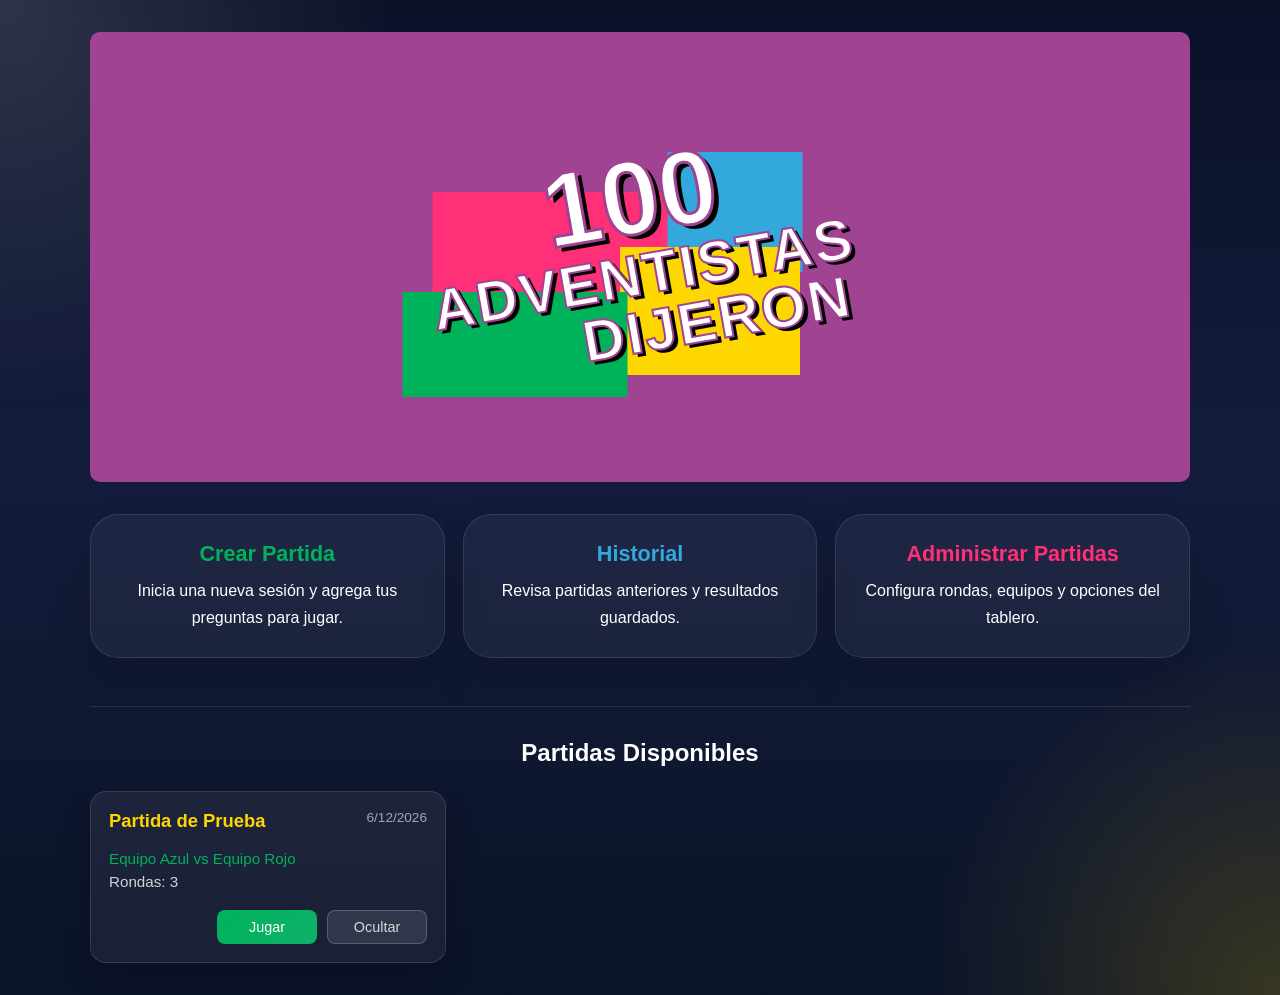
==== pages/game.html @ b942be67 "Add game functionality and styling for gameplay experience - Introduced new CSS file for game stylin" ====
<!DOCTYPE html>
<html lang="es">
<head>
    <meta charset="UTF-8">
    <meta name="viewport" content="width=device-width, initial-scale=1.0">
    <link rel="stylesheet" href="../css/resetAndConstants.css">
    <link rel="stylesheet" href="../css/game-new.css">
    <title>Juego - 100 Mexicanos Dijeron</title>
</head>
<body>
    <main class="game-page">
        <!-- Header con información del juego -->
        <header class="game-header">
            <div class="header-info">
                <h1 id="game-title">100 Mexicanos Dijeron</h1>
                <p id="round-info">Ronda 1 de 3</p>
            </div>
            <button class="btn-close" onclick="window.location.href='../index.html'">
                <span>✕</span>
            </button>
        </header>

        <!-- Contenedor principal del juego -->
        <div class="game-board">
            <!-- Panel izquierdo - Equipo 1 -->
            <div class="team-panel team-left">
                <div style="flex: 1; min-height: 220px;"></div>
                <div class="team-badge">
                    <span class="badge-score" id="team1-score">000</span>
                </div>
                <div class="team-info">
                    <h3 id="team1-name">Equipo Azul</h3>
                    <p class="total-score" id="team1-total">Total: 0</p>
                </div>
            </div>

            <!-- Área central del juego -->
            <div class="game-content">
                <!-- Decoración exterior con bolas (borde arcade) -->
                <div class="arcade-border">
                    <!-- Decoración lateral izquierda -->
                    <div class="side-decoration-left"></div>
                    <!-- Decoración lateral derecha -->
                    <div class="side-decoration-right"></div>

                    <!-- Contador superior en el tope -->
                    <div class="score-display arcade-top">
                        <span id="current-round-score">000</span>
                    </div>

                    <!-- Pregunta -->
                    <div class="question-area">
                        <h2 id="question-text">¿Pregunta 1?</h2>
                    </div>

                    <!-- Listado de respuestas - OCULTAS -->
                    <div class="answers-area arcade-board">
                        <div id="answers-container" class="answers-list arcade-grid">
                            <!-- Las 5 respuestas se renderizan aquí OCULTAS -->
                        </div>
                    </div>
                </div>

                <!-- Input oculto para respuestas (consola del jugador) -->
                <div class="player-console">
                    <input 
                        type="text" 
                        id="answer-input" 
                        class="answer-input-hidden" 
                        placeholder="Ingresa la respuesta (invisible)"
                        autocomplete="off"
                    >
                    <button id="submit-answer-btn" class="btn-submit-answer">Enviar</button>
                </div>

                <!-- Botones de control -->
                <div class="game-controls">
                    <button class="btn-action" id="btn-next-round" disabled>Siguiente Ronda</button>
                    <button class="btn-action secondary" id="btn-skip" disabled>Pasar Turno</button>
                </div>
            </div>

            <!-- Panel derecho - Equipo 2 -->
            <div class="team-panel team-right">
                <div style="flex: 1; min-height: 220px;"></div>
                <div class="team-badge">
                    <span class="badge-score" id="team2-score">000</span>
                </div>
                <div class="team-info">
                    <h3 id="team2-name">Equipo Rojo</h3>
                    <p class="total-score" id="team2-total">Total: 0</p>
                </div>
            </div>
        </div>

        <!-- Modal de fin de ronda -->
        <div id="round-end-modal" class="modal hidden">
            <div class="modal-content">
                <h2 id="modal-title">Fin de Ronda</h2>
                <p id="modal-message">El equipo ganó!</p>
                <button class="btn-primary" id="btn-continue-modal">Continuar</button>
            </div>
        </div>

        <!-- Modal de fin de juego -->
        <div id="game-end-modal" class="modal hidden">
            <div class="modal-content">
                <h2>¡Juego Finalizado!</h2>
                <div id="final-scores" class="final-scores">
                    <!-- Puntuaciones finales -->
                </div>
                <button class="btn-primary" id="btn-back-home">Volver al Home</button>
            </div>
        </div>
    </main>

    <script src="../js/storage.js"></script>
    <script src="../js/game.js"></script>
    <script src="../js/gamePlay.js"></script>
</body>
</html>
---- css/resetAndConstants.css ----
* {
    padding: 0;
    margin: 0;
    box-sizing: border-box;
    list-style: none;
    text-decoration: none;
}

:root {
    --blue-electric: #004BFF;
    --blue-marine-dark: #0A1128;
    --blue-soft: #33a8dc;
    --pink-power: #ff2f78;
    --yellow-bright: #ffd700;
    --green-bright: #00b25a;
    --red-carmine: #E60000;
    --white-pure: #FFFFFF;
    --gray-dark: #121827;
    --gray-soft: #2D334D;
    --purple-dark: #a04393;
    --font-family: 'Arial', sans-serif;
}

body {
    background-color: var(--purple-dark)
}
---- css/game-new.css ----
@import url('resetAndConstants.css');

/* ==================== GENERAL ==================== */
.game-page {
    display: flex;
    flex-direction: column;
    min-height: 100vh;
    background: radial-gradient(circle at top left, rgba(255, 0, 255, 0.4), transparent 30%),
        radial-gradient(circle at bottom right, rgba(138, 43, 226, 0.3), transparent 30%),
        linear-gradient(135deg, #8b00ff 0%, #ff00ff 25%, #9b00ff 50%, #ff1493 75%, #8b00ff 100%);
    color: var(--white-pure);
    font-family: var(--font-family);
}

/* ==================== HEADER ==================== */
.game-header {
    display: flex;
    justify-content: space-between;
    align-items: center;
    padding: 20px 30px;
    background: rgba(0, 0, 0, 0.4);
    border-bottom: 3px solid var(--pink-power);
    box-shadow: 0 4px 15px rgba(0, 0, 0, 0.5);
}

.header-info h1 {
    font-size: 24px;
    font-weight: 900;
    color: var(--yellow-bright);
    text-shadow: 3px 3px 0 rgba(0, 0, 0, 0.8);
    margin: 0;
    letter-spacing: 1px;
}

.header-info p {
    font-size: 14px;
    color: var(--gray-soft);
    margin: 5px 0 0 0;
}

.btn-close {
    background: var(--pink-power);
    border: 2px solid var(--pink-power);
    color: var(--white-pure);
    width: 40px;
    height: 40px;
    border-radius: 50%;
    font-size: 24px;
    font-weight: bold;
    cursor: pointer;
    transition: all 0.3s ease;
}

.btn-close:hover {
    background: var(--red-carmine);
    border-color: var(--red-carmine);
    transform: scale(1.1);
}

/* ==================== GAME BOARD ==================== */
.game-board {
    display: grid;
    grid-template-columns: 90px 1fr 90px;
    gap: 12px;
    flex: 1;
    padding: 10px;
    max-width: 100%;
    margin: 0 auto;
    width: 100%;
    align-items: start;
    position: relative;
    padding-top: 120px;
}

/* ==================== TEAM PANELS ==================== */
.team-panel {
    display: flex;
    flex-direction: column;
    align-items: center;
    gap: 8px;
    position: relative;
    padding: 0;
    justify-self: start;
}

.team-panel.team-left {
    border-left: none;
    padding-left: 0;
    margin-left: 0;
}

.team-panel.team-right {
    border-right: none;
    padding-right: 0;
    margin-right: 0;
}

.team-badge {
    width: 100px;
    height: 100px;
    background: radial-gradient(circle, #1e3a8f, #0d1f4a);
    border: 4px solid var(--yellow-bright);
    border-radius: 50%;
    display: flex;
    align-items: center;
    justify-content: center;
    box-shadow: 0 0 30px rgba(255, 215, 0, 0.6), inset 0 0 20px rgba(0, 0, 0, 0.9);
    position: relative;
    z-index: 3;
}

.badge-score {
    font-size: 22px;
    font-weight: 900;
    color: var(--yellow-bright);
    text-shadow: 2px 2px 3px rgba(0, 0, 0, 0.8);
    z-index: 1;
}

.badge-score {
    font-size: 32px;
    font-weight: 900;
    color: var(--yellow-bright);
    text-shadow: 2px 2px 4px rgba(0, 0, 0, 0.8);
    z-index: 1;
}

.team-info {
    text-align: center;
}

.team-info h3 {
    font-size: 13px;
    font-weight: 700;
    color: var(--green-bright);
    margin: 0;
    text-transform: uppercase;
    letter-spacing: 0.5px;
}

.total-score {
    font-size: 11px;
    color: var(--gray-soft);
    margin: 2px 0 0 0;
}

/* ==================== GAME CONTENT ==================== */
.game-content {
    display: flex;
    flex-direction: column;
    gap: 20px;
    background: transparent;
    border: none;
    padding: 0;
}

/* ==================== ARCADE BORDER ==================== */
.arcade-border {
    position: relative;
    background: linear-gradient(135deg, rgba(0, 0, 0, 0.95), rgba(0, 0, 0, 0.9));
    border: 8px solid #e60000;
    border-radius: 10px;
    padding: 12px 35px;
    box-shadow: 0 0 40px rgba(230, 0, 0, 0.5), inset 0 0 20px rgba(255, 215, 0, 0.05);
    display: flex;
    flex-direction: column;
    gap: 10px;
    margin: 0;
    min-height: 0;
}

/* Bolas doradas - Borde superior */
.arcade-border::before {
    content: '';
    position: absolute;
    top: -18px;
    left: -8px;
    right: -8px;
    height: 32px;
    background-image: repeating-radial-gradient(
        circle at 30px center,
        #ffed4e 0,
        #ffed4e 11px,
        #ffd700 11px,
        #ffd700 13px,
        transparent 13px,
        transparent 60px
    );
    background-size: 60px 100%;
    filter: drop-shadow(0 3px 6px rgba(0, 0, 0, 0.7));
    z-index: 5;
}

/* Bolas doradas - Borde inferior */
.arcade-border::after {
    content: '';
    position: absolute;
    bottom: -18px;
    left: -8px;
    right: -8px;
    height: 32px;
    background-image: repeating-radial-gradient(
        circle at 30px center,
        #ffed4e 0,
        #ffed4e 11px,
        #ffd700 11px,
        #ffd700 13px,
        transparent 13px,
        transparent 60px
    );
    background-size: 60px 100%;
    filter: drop-shadow(0 -3px 6px rgba(0, 0, 0, 0.7));
    z-index: 5;
}

/* Círculos en borde izquierdo */
.arcade-border .side-decoration-left {
    position: absolute;
    left: -30px;
    top: -8px;
    bottom: -8px;
    width: 28px;
    background-image: repeating-radial-gradient(
        circle at center 30px,
        #ffed4e 0,
        #ffed4e 10px,
        #ffd700 10px,
        #ffd700 12px,
        transparent 12px,
        transparent 60px
    );
    background-size: 100% 60px;
    filter: drop-shadow(2px 0 4px rgba(0, 0, 0, 0.7));
    z-index: 4;
    pointer-events: none;
}

/* Círculos en borde derecho */
.arcade-border .side-decoration-right {
    position: absolute;
    right: -30px;
    top: -8px;
    bottom: -8px;
    width: 28px;
    background-image: repeating-radial-gradient(
        circle at center 30px,
        #ffed4e 0,
        #ffed4e 10px,
        #ffd700 10px,
        #ffd700 12px,
        transparent 12px,
        transparent 60px
    );
    background-size: 100% 60px;
    filter: drop-shadow(-2px 0 4px rgba(0, 0, 0, 0.7));
    z-index: 4;
    pointer-events: none;
}

/* Display del contador - Tope */
.score-display.arcade-top {
    position: absolute;
    top: -38px;
    left: 50%;
    transform: translateX(-50%);
    width: 200px;
    text-align: center;
    padding: 10px 14px;
    background: radial-gradient(circle at center, #1a4a8f, #0d2555);
    border: 3px solid var(--yellow-bright);
    border-radius: 16px;
    box-shadow: 0 0 35px rgba(255, 215, 0, 0.4), inset 0 0 15px rgba(255, 215, 0, 0.1);
    z-index: 12;
}

.score-display span {
    font-size: 42px;
    font-weight: 900;
    color: var(--yellow-bright);
    text-shadow: 3px 3px 0 rgba(0, 0, 0, 0.8);
    font-family: 'Courier New', monospace;
    letter-spacing: 2px;
    margin: 0;
}

/* Área de pregunta */
.question-area {
    text-align: center;
    padding: 10px;
    background: rgba(255, 255, 255, 0.03);
    border-radius: 4px;
    margin-top: 8px;
}

.question-area h2 {
    font-size: 20px;
    color: var(--white-pure);
    margin: 0;
    text-shadow: 2px 2px 3px rgba(0, 0, 0, 0.8);
}

/* ==================== TABLERO ARCADE CON LÍNEAS PUNTEADAS ==================== */
.answers-area.arcade-board {
    position: relative;
    background: #000;
    border: none;
    padding: 0;
    margin: 0;
    flex: 1;
}

.answers-list.arcade-grid {
    display: flex;
    flex-direction: column;
    gap: 0;
    padding: 18px 15px;
}

/* Items de respuesta - HORIZONTAL CON LÍNEAS PUNTEADAS */
.answer-item {
    display: flex;
    align-items: center;
    gap: 8px;
    padding: 8px 0;
    background: transparent;
    border: none;
    cursor: pointer;
    position: relative;
    min-height: 40px;
}

/* Número - Grande y amarillo */
.answer-number {
    font-size: 36px;
    font-weight: 900;
    color: var(--yellow-bright);
    min-width: 55px;
    text-shadow: 2px 2px 0 rgba(0, 0, 0, 0.9);
    font-family: 'Arial Black', sans-serif;
    flex-shrink: 0;
    margin-right: 4px;
}

/* Contenedor flex para nombre + puntos */
.answer-content {
    display: flex;
    align-items: center;
    gap: 0;
    flex: 1;
    min-width: 0;
}

/* Nombre de respuesta - Amarillo, visible */
.answer-text {
    color: var(--yellow-bright);
    font-size: 16px;
    font-weight: 600;
    white-space: nowrap;
    text-shadow: 1.5px 1.5px 0 rgba(0, 0, 0, 0.8);
    flex-shrink: 0;
    letter-spacing: 0.3px;
}

/* Líneas punteadas conectoras */
.answer-content::after {
    content: '';
    flex: 1;
    height: 2px;
    background-image: repeating-linear-gradient(
        to right,
        var(--yellow-bright),
        var(--yellow-bright) 2px,
        transparent 2px,
        transparent 4px
    );
    margin: 0 6px;
    min-width: 20px;
}

/* Puntos - Amarillo a la derecha */
.answer-points {
    font-size: 18px;
    font-weight: 900;
    color: var(--yellow-bright);
    text-shadow: 1.5px 1.5px 0 rgba(0, 0, 0, 0.8);
    min-width: 40px;
    text-align: right;
    font-family: 'Courier New', monospace;
    letter-spacing: 0.5px;
    white-space: nowrap;
    flex-shrink: 0;
}

/* Estados - Ningún cambio visual en correcto */
.answer-item.revealed {
    background: transparent;
}

.answer-item.revealed .answer-text,
.answer-item.revealed .answer-points {
    color: var(--yellow-bright);
}

/* Estados - Incorrecta con X roja */
.answer-item.incorrect {
    background: transparent;
}

.answer-item.incorrect .answer-text,
.answer-item.incorrect .answer-points {
    color: var(--yellow-bright);
}

.answer-item.incorrect::before {
    content: '✕';
    position: absolute;
    right: -50px;
    font-size: 44px;
    font-weight: bold;
    color: var(--red-carmine);
    text-shadow: 2px 2px 4px rgba(0, 0, 0, 0.8);
    animation: rotateIn 0.4s ease;
}

@keyframes rotateIn {
    0% { transform: rotateZ(-45deg); opacity: 0; }
    100% { transform: rotateZ(0deg); opacity: 1; }
}

/* ==================== CONSOLA DE JUGADOR ==================== */
.player-console {
    display: flex;
    gap: 10px;
}

.answer-input-hidden {
    flex: 1;
    padding: 12px 15px;
    background: rgba(0, 0, 0, 0.5);
    border: 2px solid var(--green-bright);
    border-radius: 6px;
    color: var(--white-pure);
    font-size: 14px;
    font-family: var(--font-family);
}

.answer-input-hidden:focus {
    outline: none;
    border-color: var(--yellow-bright);
    box-shadow: 0 0 10px rgba(255, 215, 0, 0.3);
}

.btn-submit-answer {
    padding: 12px 20px;
    background: linear-gradient(135deg, var(--green-bright), #00944f);
    border: 2px solid var(--green-bright);
    color: var(--white-pure);
    font-weight: 700;
    border-radius: 6px;
    cursor: pointer;
    transition: all 0.3s ease;
    font-size: 14px;
    text-transform: uppercase;
}

.btn-submit-answer:hover:not(:disabled) {
    background: linear-gradient(135deg, #00d470, var(--green-bright));
    box-shadow: 0 4px 15px rgba(0, 178, 94, 0.4);
    transform: translateY(-2px);
}

.btn-submit-answer:disabled {
    opacity: 0.5;
    cursor: not-allowed;
}

/* ==================== BOTONES DE CONTROL ==================== */
.game-controls {
    display: flex;
    gap: 15px;
    justify-content: center;
}

.btn-action {
    padding: 12px 25px;
    background: linear-gradient(135deg, var(--yellow-bright), #ffed4e);
    border: 2px solid var(--yellow-bright);
    color: #000;
    font-weight: 700;
    border-radius: 6px;
    cursor: pointer;
    transition: all 0.3s ease;
    font-size: 14px;
    text-transform: uppercase;
    letter-spacing: 0.5px;
}

.btn-action:hover:not(:disabled) {
    background: linear-gradient(135deg, #ffed4e, var(--yellow-bright));
    box-shadow: 0 4px 15px rgba(255, 215, 0, 0.4);
    transform: translateY(-2px);
}

.btn-action:disabled {
    opacity: 0.5;
    cursor: not-allowed;
}

.btn-action.secondary {
    background: rgba(255, 255, 255, 0.1);
    border-color: var(--pink-power);
    color: var(--white-pure);
}

.btn-action.secondary:hover:not(:disabled) {
    background: rgba(255, 47, 120, 0.2);
    box-shadow: 0 4px 15px rgba(255, 47, 120, 0.3);
}

/* ==================== MODALES ==================== */
.modal {
    position: fixed;
    top: 0;
    left: 0;
    width: 100%;
    height: 100%;
    background: rgba(0, 0, 0, 0.7);
    display: flex;
    align-items: center;
    justify-content: center;
    z-index: 1000;
}

.modal.hidden {
    display: none;
}

.modal-content {
    background: radial-gradient(circle at top left, rgba(20, 28, 60, 0.95), rgba(10, 16, 40, 0.95));
    border: 3px solid var(--pink-power);
    border-radius: 15px;
    padding: 40px;
    text-align: center;
    max-width: 500px;
    box-shadow: 0 0 40px rgba(255, 47, 120, 0.5);
}

.modal-content h2 {
    font-size: 32px;
    color: var(--yellow-bright);
    margin: 0 0 20px 0;
    text-shadow: 2px 2px 4px rgba(0, 0, 0, 0.8);
}

.final-scores {
    display: flex;
    flex-direction: column;
    gap: 15px;
    margin: 20px 0 30px 0;
}

.final-score-item {
    padding: 15px;
    background: rgba(0, 178, 94, 0.1);
    border: 2px solid var(--green-bright);
    border-radius: 8px;
    font-size: 18px;
    color: var(--green-bright);
    font-weight: 700;
}

.final-score-item.winner {
    background: rgba(255, 215, 0, 0.1);
    border-color: var(--yellow-bright);
    color: var(--yellow-bright);
    box-shadow: 0 0 20px rgba(255, 215, 0, 0.3);
}

.btn-primary {
    padding: 15px 35px;
    background: linear-gradient(135deg, var(--green-bright), #00944f);
    border: 2px solid var(--green-bright);
    color: var(--white-pure);
    font-weight: 700;
    border-radius: 8px;
    cursor: pointer;
    transition: all 0.3s ease;
    font-size: 16px;
    text-transform: uppercase;
}

.btn-primary:hover {
    background: linear-gradient(135deg, #00d470, var(--green-bright));
    box-shadow: 0 4px 20px rgba(0, 178, 94, 0.5);
    transform: translateY(-3px);
}

/* ==================== RESPONSIVE ==================== */
@media (max-width: 1200px) {
    .arcade-border {
        padding: 15px 40px;
        margin: 25px 5px;
    }

    .score-display.arcade-top {
        width: 220px;
        padding: 10px 12px;
    }

    .score-display span {
        font-size: 48px;
    }

    .answer-number {
        font-size: 42px;
        min-width: 65px;
    }

    .answer-text {
        font-size: 18px;
    }

    .answer-points {
        font-size: 20px;
        min-width: 45px;
    }

    .game-board {
        grid-template-columns: 85px 1fr 85px;
        gap: 15px;
        padding: 12px;
    }
}

@media (max-width: 1024px) {
    .arcade-border {
        padding: 12px 30px;
    }

    .score-display.arcade-top {
        width: 200px;
        font-size: 14px;
        top: -42px;
    }

    .score-display span {
        font-size: 42px;
    }

    .answer-number {
        font-size: 38px;
        min-width: 60px;
    }

    .answer-text {
        font-size: 17px;
    }

    .answer-points {
        font-size: 18px;
        min-width: 42px;
    }

    .team-badge {
        width: 110px;
        height: 110px;
        border: 4px solid var(--yellow-bright);
    }

    .badge-score {
        font-size: 28px;
    }
}

@media (max-width: 768px) {
    .game-board {
        grid-template-columns: 1fr;
        gap: 15px;
    }

    .team-panel {
        flex-direction: row;
        justify-content: space-around;
        align-items: center;
        padding: 12px;
        background: rgba(0, 0, 0, 0.3);
        border-radius: 8px;
        border: 2px solid var(--yellow-bright) !important;
        gap: 10px;
        order: 1;
    }

    .team-panel.team-left {
        order: 1;
    }

    .team-panel.team-right {
        order: 3;
    }

    .game-content {
        order: 2;
    }

    .arcade-border {
        padding: 10px 25px;
        margin: 20px 5px;
    }

    .answers-list.arcade-grid {
        padding: 20px 15px;
    }

    .arcade-border::before,
    .arcade-border::after {
        height: 32px;
    }

    .arcade-border .side-decoration-left,
    .arcade-border .side-decoration-right {
        display: none;
    }

    .answer-number {
        font-size: 32px;
        min-width: 50px;
        margin-right: 4px;
    }

    .answer-text {
        font-size: 16px;
    }

    .answer-points {
        font-size: 16px;
        min-width: 40px;
    }

    .team-badge {
        width: 95px;
        height: 95px;
        border: 4px solid var(--yellow-bright);
    }

    .badge-score {
        font-size: 24px;
    }

    .team-info h3 {
        font-size: 14px;
    }

    .total-score {
        font-size: 12px;
    }

    .score-display.arcade-top {
        width: 180px;
        padding: 8px 10px;
        top: -38px;
    }

    .score-display span {
        font-size: 36px;
    }
}

@media (max-width: 480px) {
    .game-header {
        padding: 10px 12px;
        flex-direction: column;
        gap: 6px;
    }

    .header-info h1 {
        font-size: 14px;
    }

    .game-board {
        padding: 10px 5px;
        gap: 10px;
    }

    .arcade-border {
        padding: 8px 15px;
        border: 8px solid #e60000;
        margin: 15px 2px;
        gap: 10px;
    }

    .arcade-border::before,
    .arcade-border::after {
        display: none;
    }

    .score-display.arcade-top {
        width: 150px;
        font-size: 28px;
        padding: 6px 8px;
        top: -32px;
    }

    .score-display span {
        font-size: 28px;
        letter-spacing: 1px;
    }

    .answers-list.arcade-grid {
        padding: 15px 10px;
        gap: 0;
    }

    .answer-number {
        font-size: 28px;
        min-width: 45px;
        margin-right: 3px;
    }

    .answer-text {
        font-size: 14px;
    }

    .answer-content::after {
        height: 2px;
        margin: 0 5px;
    }

    .answer-points {
        font-size: 14px;
        min-width: 35px;
    }

    .team-badge {
        width: 80px;
        height: 80px;
        border: 3px solid var(--yellow-bright);
    }

    .badge-score {
        font-size: 20px;
    }

    .team-panel {
        flex-direction: column !important;
        padding: 8px !important;
    }

    .team-info h3 {
        font-size: 12px;
    }

    .total-score {
        font-size: 10px;
        margin-top: 2px;
    }

    .question-area {
        padding: 12px;
    }

    .question-area h2 {
        font-size: 18px;
    }

    .modal-content {
        padding: 15px;
        margin: 10px;
    }

    .modal-content h2 {
        font-size: 20px;
    }

    .btn-action {
        padding: 10px 15px;
        font-size: 12px;
    }

    .player-console {
        flex-direction: column;
        gap: 8px;
    }

    .answer-input-hidden {
        padding: 10px 12px;
        font-size: 12px;
    }

    .btn-submit-answer {
        padding: 10px 15px;
        font-size: 12px;
    }
}
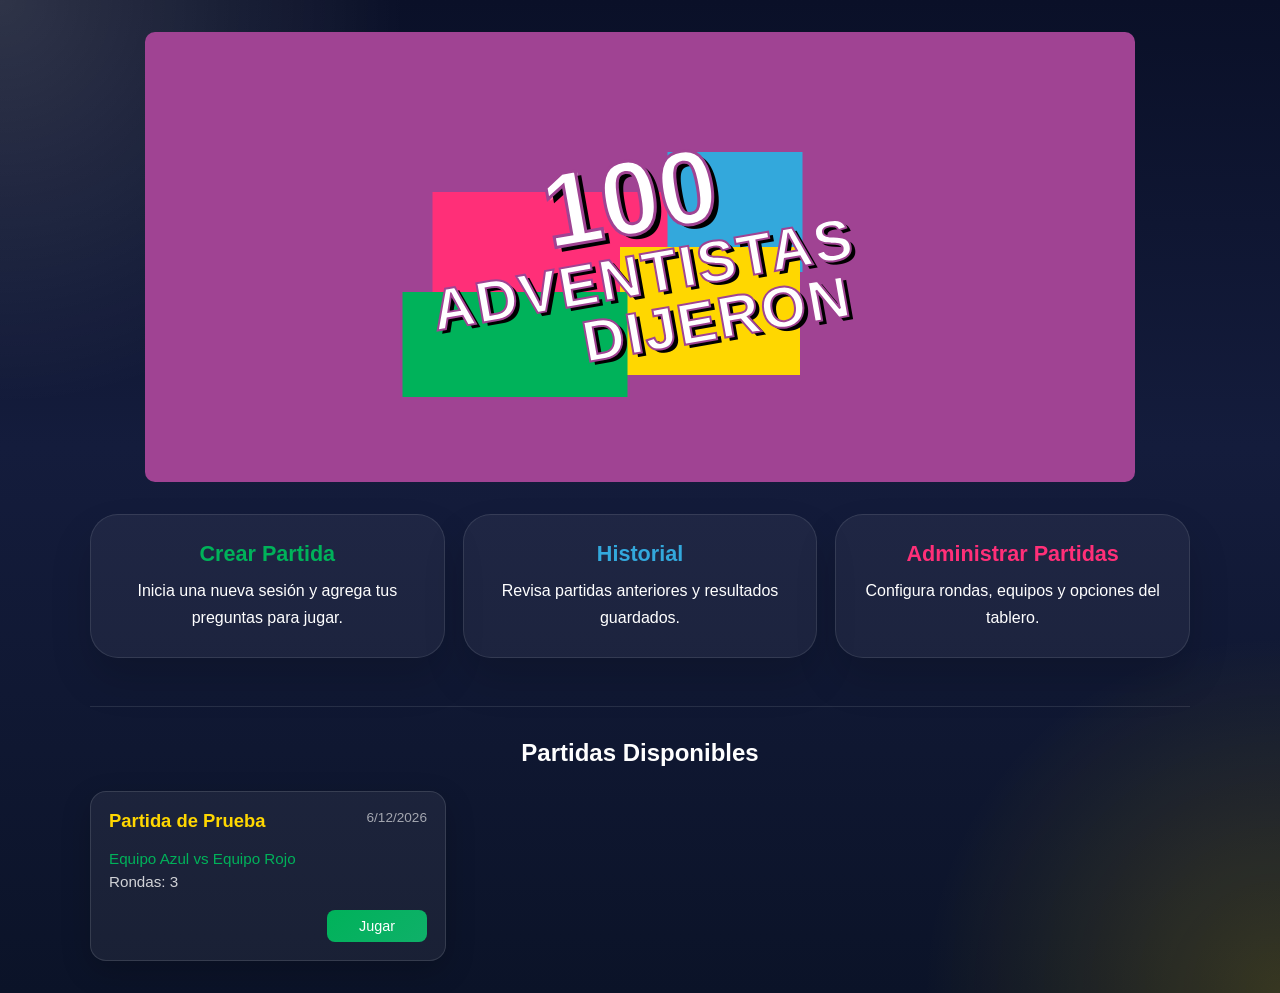
==== commit 7245f703: "Add game history feature: implement history page layout, style history entries, and add functionalit" ====
--- a/pages/game.html
+++ b/pages/game.html
@@ -9,22 +9,16 @@
 </head>
 <body>
     <main class="game-page">
-        <!-- Header con información del juego -->
-        <header class="game-header">
-            <div class="header-info">
-                <h1 id="game-title">100 Mexicanos Dijeron</h1>
-                <p id="round-info">Ronda 1 de 3</p>
-            </div>
-            <button class="btn-close" onclick="window.location.href='../index.html'">
-                <span>✕</span>
-            </button>
-        </header>
+        <!-- Botón de cerrar en la esquina -->
+        <button class="btn-close-corner" onclick="window.location.href='../index.html'">
+            <span>✕</span>
+        </button>
 
         <!-- Contenedor principal del juego -->
         <div class="game-board">
             <!-- Panel izquierdo - Equipo 1 -->
-            <div class="team-panel team-left">
-                <div style="flex: 1; min-height: 220px;"></div>
+            <div class="team-panel team-left" id="team-panel-0">
+                <div style="flex: 1; min-height: 124px;"></div>
                 <div class="team-badge">
                     <span class="badge-score" id="team1-score">000</span>
                 </div>
@@ -53,36 +47,43 @@
                         <h2 id="question-text">¿Pregunta 1?</h2>
                     </div>
 
+                    <div class="steal-banner" id="steal-banner" aria-live="polite">ROBO DE PUNTOS</div>
+
                     <!-- Listado de respuestas - OCULTAS -->
                     <div class="answers-area arcade-board">
+                        <div class="strike-overlay" id="strike-overlay" aria-live="polite">
+                            <div class="strike-burst" id="strike-burst">X</div>
+                        </div>
                         <div id="answers-container" class="answers-list arcade-grid">
                             <!-- Las 5 respuestas se renderizan aquí OCULTAS -->
                         </div>
                     </div>
                 </div>
 
-                <!-- Input oculto para respuestas (consola del jugador) -->
-                <div class="player-console">
-                    <input 
-                        type="text" 
-                        id="answer-input" 
-                        class="answer-input-hidden" 
-                        placeholder="Ingresa la respuesta (invisible)"
-                        autocomplete="off"
-                    >
-                    <button id="submit-answer-btn" class="btn-submit-answer">Enviar</button>
-                </div>
+                <div class="bottom-controls">
+                    <div class="input-shell">
+                        <input 
+                            type="text" 
+                            id="answer-input" 
+                            class="answer-input-hidden" 
+                            placeholder="Ingresa la respuesta"
+                            autocomplete="off"
+                        >
+                    </div>
 
-                <!-- Botones de control -->
-                <div class="game-controls">
-                    <button class="btn-action" id="btn-next-round" disabled>Siguiente Ronda</button>
-                    <button class="btn-action secondary" id="btn-skip" disabled>Pasar Turno</button>
+                    <div class="strike-count" id="strike-count" aria-live="polite">
+                        <span class="strike-mark" data-strike-index="1">X</span>
+                        <span class="strike-mark" data-strike-index="2">X</span>
+                        <span class="strike-mark" data-strike-index="3">X</span>
+                    </div>
+
+                    <button class="btn-pause" id="btn-pause">Pausar Partida</button>
                 </div>
             </div>
 
             <!-- Panel derecho - Equipo 2 -->
-            <div class="team-panel team-right">
-                <div style="flex: 1; min-height: 220px;"></div>
+            <div class="team-panel team-right" id="team-panel-1">
+                <div style="flex: 1; min-height: 124px;"></div>
                 <div class="team-badge">
                     <span class="badge-score" id="team2-score">000</span>
                 </div>
@@ -109,7 +110,29 @@
                 <div id="final-scores" class="final-scores">
                     <!-- Puntuaciones finales -->
                 </div>
-                <button class="btn-primary" id="btn-back-home">Volver al Home</button>
+                <div class="final-actions">
+                    <button class="btn-primary" id="btn-replay">Volver a Jugar</button>
+                    <button class="btn-modal-secondary" id="btn-back-home">Volver al inicio/menu</button>
+                </div>
+            </div>
+        </div>
+
+        <div id="pause-modal" class="modal hidden">
+            <div class="modal-content pause-modal-content">
+                <h2>Partida en Pausa</h2>
+                <p>La partida esta pausada. Presiona para continuar.</p>
+                <button class="btn-primary" id="btn-resume">Reanudar Partida</button>
+            </div>
+        </div>
+
+        <div id="start-team-modal" class="modal hidden">
+            <div class="modal-content start-team-modal-content">
+                <h2>¿Que equipo inicia?</h2>
+                <p>Selecciona el equipo que tendra el primer turno.</p>
+                <div class="start-team-actions">
+                    <button class="btn-primary" id="btn-start-team-0">Equipo 1</button>
+                    <button class="btn-modal-secondary" id="btn-start-team-1">Equipo 2</button>
+                </div>
             </div>
         </div>
     </main>
--- a/css/game-new.css
+++ b/css/game-new.css
@@ -1,60 +1,69 @@
 @import url('resetAndConstants.css');
+
+/* ==================== PAGE LEVEL ==================== */
+body {
+    height: 100vh;
+    overflow: hidden;
+}
+
+html {
+    height: 100vh;
+    overflow: hidden;
+}
 
 /* ==================== GENERAL ==================== */
 .game-page {
     display: flex;
     flex-direction: column;
-    min-height: 100vh;
+    height: 100vh;
+    overflow: hidden;
     background: radial-gradient(circle at top left, rgba(255, 0, 255, 0.4), transparent 30%),
         radial-gradient(circle at bottom right, rgba(138, 43, 226, 0.3), transparent 30%),
         linear-gradient(135deg, #8b00ff 0%, #ff00ff 25%, #9b00ff 50%, #ff1493 75%, #8b00ff 100%);
     color: var(--white-pure);
     font-family: var(--font-family);
-}
-
-/* ==================== HEADER ==================== */
+    position: relative;
+}
+
+/* ==================== HEADER - REMOVED ==================== */
 .game-header {
-    display: flex;
-    justify-content: space-between;
-    align-items: center;
-    padding: 20px 30px;
-    background: rgba(0, 0, 0, 0.4);
-    border-bottom: 3px solid var(--pink-power);
-    box-shadow: 0 4px 15px rgba(0, 0, 0, 0.5);
-}
-
-.header-info h1 {
-    font-size: 24px;
-    font-weight: 900;
-    color: var(--yellow-bright);
-    text-shadow: 3px 3px 0 rgba(0, 0, 0, 0.8);
-    margin: 0;
-    letter-spacing: 1px;
-}
-
-.header-info p {
-    font-size: 14px;
-    color: var(--gray-soft);
-    margin: 5px 0 0 0;
-}
-
-.btn-close {
-    background: var(--pink-power);
-    border: 2px solid var(--pink-power);
+    display: none;
+}
+
+.header-info {
+    display: none;
+}
+
+/* ==================== CLOSE BUTTON IN CORNER ==================== */
+.btn-close-corner {
+    position: fixed;
+    top: 12px;
+    right: 12px;
+    background: var(--red-carmine);
+    border: 2px solid var(--yellow-bright);
     color: var(--white-pure);
-    width: 40px;
-    height: 40px;
+    width: 36px;
+    height: 36px;
     border-radius: 50%;
     font-size: 24px;
     font-weight: bold;
     cursor: pointer;
     transition: all 0.3s ease;
-}
-
-.btn-close:hover {
-    background: var(--red-carmine);
-    border-color: var(--red-carmine);
-    transform: scale(1.1);
+    z-index: 1000;
+    display: flex;
+    align-items: center;
+    justify-content: center;
+    padding: 0;
+}
+
+.btn-close-corner:hover {
+    background: var(--yellow-bright);
+    color: var(--red-carmine);
+    transform: scale(1.15);
+}
+
+.btn-close {
+    display: none;
 }
 
 /* ==================== GAME BOARD ==================== */
@@ -63,13 +72,15 @@
     grid-template-columns: 90px 1fr 90px;
     gap: 12px;
     flex: 1;
-    padding: 10px;
-    max-width: 100%;
+    padding: 8px;
+    max-width: 80%;
     margin: 0 auto;
-    width: 100%;
-    align-items: start;
+    width: 80%;
+    align-items: center;
     position: relative;
-    padding-top: 120px;
+    padding-top: 56px;
+    padding-bottom: 26px;
+    overflow: visible;
 }
 
 /* ==================== TEAM PANELS ==================== */
@@ -81,6 +92,7 @@
     position: relative;
     padding: 0;
     justify-self: start;
+    overflow: visible;
 }
 
 .team-panel.team-left {
@@ -93,6 +105,34 @@
     border-right: none;
     padding-right: 0;
     margin-right: 0;
+}
+
+.team-panel.active-turn .team-badge {
+    box-shadow:
+        0 0 18px rgba(255, 255, 255, 0.55),
+        0 0 28px rgba(255, 215, 0, 0.75),
+        inset 0 0 24px rgba(255, 215, 0, 0.25);
+    border-color: #ffe44d;
+}
+
+.team-panel.active-turn .team-badge::after {
+    content: '';
+    position: absolute;
+    inset: -14px;
+    border-radius: 50%;
+    border: 3px solid rgba(255, 228, 77, 0.68);
+    box-shadow:
+        0 0 16px rgba(255, 215, 0, 0.72),
+        0 0 30px rgba(255, 215, 0, 0.55);
+    pointer-events: none;
+}
+
+.team-panel.active-turn .team-info h3 {
+    color: #d9ffea;
+    text-shadow:
+        0 0 14px rgba(0, 255, 140, 0.75),
+        0 0 28px rgba(0, 178, 90, 0.55),
+        1px 1px 0 rgba(0, 0, 0, 0.95);
 }
 
 .team-badge {
@@ -107,6 +147,7 @@
     box-shadow: 0 0 30px rgba(255, 215, 0, 0.6), inset 0 0 20px rgba(0, 0, 0, 0.9);
     position: relative;
     z-index: 3;
+    transform: translateY(-68px);
 }
 
 .badge-score {
@@ -127,21 +168,21 @@
 
 .team-info {
     text-align: center;
+    transform: translateY(-68px);
 }
 
 .team-info h3 {
-    font-size: 13px;
-    font-weight: 700;
-    color: var(--green-bright);
+    font-size: 16px;
+    font-weight: 900;
+    color: #7dffb8;
     margin: 0;
     text-transform: uppercase;
-    letter-spacing: 0.5px;
+    letter-spacing: 0.9px;
+    text-shadow: 0 0 10px rgba(0, 178, 90, 0.65), 1px 1px 0 rgba(0, 0, 0, 0.9);
 }
 
 .total-score {
-    font-size: 11px;
-    color: var(--gray-soft);
-    margin: 2px 0 0 0;
+    display: none;
 }
 
 /* ==================== GAME CONTENT ==================== */
@@ -160,11 +201,11 @@
     background: linear-gradient(135deg, rgba(0, 0, 0, 0.95), rgba(0, 0, 0, 0.9));
     border: 8px solid #e60000;
     border-radius: 10px;
-    padding: 12px 35px;
+    padding: 11px 7px;
     box-shadow: 0 0 40px rgba(230, 0, 0, 0.5), inset 0 0 20px rgba(255, 215, 0, 0.05);
     display: flex;
     flex-direction: column;
-    gap: 10px;
+    gap: 8px;
     margin: 0;
     min-height: 0;
 }
@@ -260,21 +301,21 @@
 /* Display del contador - Tope */
 .score-display.arcade-top {
     position: absolute;
-    top: -38px;
+    top: -32px;
     left: 50%;
     transform: translateX(-50%);
-    width: 200px;
+    width: 180px;
     text-align: center;
-    padding: 10px 14px;
+    padding: 8px 12px;
     background: radial-gradient(circle at center, #1a4a8f, #0d2555);
     border: 3px solid var(--yellow-bright);
-    border-radius: 16px;
+    border-radius: 12px;
     box-shadow: 0 0 35px rgba(255, 215, 0, 0.4), inset 0 0 15px rgba(255, 215, 0, 0.1);
     z-index: 12;
 }
 
 .score-display span {
-    font-size: 42px;
+    font-size: 36px;
     font-weight: 900;
     color: var(--yellow-bright);
     text-shadow: 3px 3px 0 rgba(0, 0, 0, 0.8);
@@ -286,17 +327,54 @@
 /* Área de pregunta */
 .question-area {
     text-align: center;
-    padding: 10px;
+    padding: 18px 10px 10px;
     background: rgba(255, 255, 255, 0.03);
     border-radius: 4px;
-    margin-top: 8px;
+    margin-top: 24px;
 }
 
 .question-area h2 {
-    font-size: 20px;
+    font-size: 18px;
     color: var(--white-pure);
     margin: 0;
     text-shadow: 2px 2px 3px rgba(0, 0, 0, 0.8);
+}
+
+.steal-banner {
+    position: absolute;
+    left: 50%;
+    top: 54%;
+    transform: translate(-50%, -50%) scale(0.94);
+    z-index: 18;
+    opacity: 0;
+    pointer-events: none;
+    font-family: 'Arial Black', sans-serif;
+    font-size: clamp(34px, 5vw, 64px);
+    font-weight: 900;
+    letter-spacing: 0.07em;
+    text-transform: uppercase;
+    color: #ffe44d;
+    text-shadow:
+        0 0 6px rgba(255, 228, 77, 0.85),
+        0 0 16px rgba(255, 215, 0, 0.85),
+        0 0 32px rgba(255, 215, 0, 0.6),
+        2px 2px 0 rgba(0, 0, 0, 0.95);
+    transition: opacity 0.2s ease, transform 0.2s ease;
+}
+
+.steal-banner.show {
+    opacity: 1;
+    transform: translate(-50%, -50%) scale(1);
+    animation: ledPulse 0.75s ease-in-out infinite;
+}
+
+@keyframes ledPulse {
+    0%, 100% {
+        filter: brightness(0.95);
+    }
+    50% {
+        filter: brightness(1.2);
+    }
 }
 
 /* ==================== TABLERO ARCADE CON LÍNEAS PUNTEADAS ==================== */
@@ -309,24 +387,91 @@
     flex: 1;
 }
 
+.strike-overlay {
+    position: absolute;
+    inset: 0;
+    pointer-events: none;
+    z-index: 8;
+}
+
+.strike-count {
+    display: flex;
+    justify-content: center;
+    align-items: center;
+    gap: 22px;
+    margin-top: 4px;
+}
+
+.strike-mark {
+    font-size: 58px;
+    font-weight: 900;
+    color: rgba(230, 0, 0, 0.22);
+    text-shadow: 0 0 10px rgba(230, 0, 0, 0.25);
+    transition: color 0.2s ease, text-shadow 0.2s ease, transform 0.2s ease;
+    font-family: 'Arial Black', sans-serif;
+}
+
+.strike-mark.active {
+    color: #ff1f1f;
+    text-shadow: 0 0 14px rgba(230, 0, 0, 0.9), 0 0 32px rgba(230, 0, 0, 0.65);
+    transform: scale(1.05);
+}
+
+.strike-burst {
+    position: absolute;
+    top: 50%;
+    left: 50%;
+    transform: translate(-50%, -50%) scale(0.6);
+    font-family: 'Arial Black', sans-serif;
+    font-size: 240px;
+    font-weight: 900;
+    color: rgba(230, 0, 0, 0.92);
+    text-shadow: 0 0 30px rgba(230, 0, 0, 0.85), 0 0 80px rgba(230, 0, 0, 0.6);
+    opacity: 0;
+}
+
+.strike-burst.show {
+    animation: strikeBurst 2s ease-out;
+}
+
+@keyframes strikeBurst {
+    0% {
+        opacity: 0;
+        transform: translate(-50%, -50%) scale(0.6);
+    }
+    15% {
+        opacity: 1;
+        transform: translate(-50%, -50%) scale(1);
+    }
+    85% {
+        opacity: 1;
+        transform: translate(-50%, -50%) scale(1);
+    }
+    100% {
+        opacity: 0;
+        transform: translate(-50%, -50%) scale(1.15);
+    }
+}
+
 .answers-list.arcade-grid {
     display: flex;
     flex-direction: column;
     gap: 0;
-    padding: 18px 15px;
+    padding: 14px 6px;
 }
 
 /* Items de respuesta - HORIZONTAL CON LÍNEAS PUNTEADAS */
 .answer-item {
     display: flex;
     align-items: center;
-    gap: 8px;
+    gap: 0;
     padding: 8px 0;
     background: transparent;
     border: none;
     cursor: pointer;
     position: relative;
     min-height: 40px;
+    justify-content: space-between;
 }
 
 /* Número - Grande y amarillo */
@@ -348,13 +493,14 @@
     gap: 0;
     flex: 1;
     min-width: 0;
+    margin-right: 12px;
 }
 
 /* Nombre de respuesta - Amarillo, visible */
 .answer-text {
     color: var(--yellow-bright);
-    font-size: 16px;
-    font-weight: 600;
+    font-size: 20px;
+    font-weight: 700;
     white-space: nowrap;
     text-shadow: 1.5px 1.5px 0 rgba(0, 0, 0, 0.8);
     flex-shrink: 0;
@@ -379,16 +525,17 @@
 
 /* Puntos - Amarillo a la derecha */
 .answer-points {
-    font-size: 18px;
-    font-weight: 900;
+    font-size: 20px;
+    font-weight: 700;
     color: var(--yellow-bright);
     text-shadow: 1.5px 1.5px 0 rgba(0, 0, 0, 0.8);
-    min-width: 40px;
+    min-width: 50px;
     text-align: right;
     font-family: 'Courier New', monospace;
     letter-spacing: 0.5px;
     white-space: nowrap;
     flex-shrink: 0;
+    margin-left: auto;
 }
 
 /* Estados - Ningún cambio visual en correcto */
@@ -428,93 +575,63 @@
 }
 
 /* ==================== CONSOLA DE JUGADOR ==================== */
-.player-console {
-    display: flex;
-    gap: 10px;
+
+.bottom-controls {
+    display: grid;
+    grid-template-columns: minmax(220px, 25%) auto auto;
+    align-items: end;
+    gap: 18px;
+    margin-top: 8px;
+    justify-content: space-between;
+}
+
+.input-shell {
+    min-width: 0;
 }
 
 .answer-input-hidden {
     flex: 1;
-    padding: 12px 15px;
-    background: rgba(0, 0, 0, 0.5);
-    border: 2px solid var(--green-bright);
-    border-radius: 6px;
-    color: var(--white-pure);
-    font-size: 14px;
+    width: 100%;
+    padding: 10px 2px 8px;
+    background: transparent;
+    border: none;
+    border-bottom: 2px solid rgba(255, 215, 0, 0.85);
+    border-radius: 0;
+    color: rgba(255, 255, 255, 0.9);
+    font-size: 16px;
     font-family: var(--font-family);
+    letter-spacing: 0.4px;
 }
 
 .answer-input-hidden:focus {
     outline: none;
-    border-color: var(--yellow-bright);
-    box-shadow: 0 0 10px rgba(255, 215, 0, 0.3);
-}
-
-.btn-submit-answer {
-    padding: 12px 20px;
-    background: linear-gradient(135deg, var(--green-bright), #00944f);
-    border: 2px solid var(--green-bright);
-    color: var(--white-pure);
-    font-weight: 700;
-    border-radius: 6px;
-    cursor: pointer;
-    transition: all 0.3s ease;
-    font-size: 14px;
-    text-transform: uppercase;
-}
-
-.btn-submit-answer:hover:not(:disabled) {
-    background: linear-gradient(135deg, #00d470, var(--green-bright));
-    box-shadow: 0 4px 15px rgba(0, 178, 94, 0.4);
-    transform: translateY(-2px);
-}
-
-.btn-submit-answer:disabled {
-    opacity: 0.5;
-    cursor: not-allowed;
-}
-
-/* ==================== BOTONES DE CONTROL ==================== */
-.game-controls {
-    display: flex;
-    gap: 15px;
-    justify-content: center;
-}
-
-.btn-action {
-    padding: 12px 25px;
+    border-bottom-color: var(--yellow-bright);
+    box-shadow: 0 10px 12px -10px rgba(255, 215, 0, 0.45);
+}
+
+.answer-input-hidden::placeholder {
+    color: rgba(255, 255, 255, 0.42);
+}
+
+.btn-pause {
+    padding: 10px 18px;
     background: linear-gradient(135deg, var(--yellow-bright), #ffed4e);
     border: 2px solid var(--yellow-bright);
     color: #000;
     font-weight: 700;
-    border-radius: 6px;
+    border-radius: 8px;
     cursor: pointer;
     transition: all 0.3s ease;
-    font-size: 14px;
+    font-size: 13px;
     text-transform: uppercase;
     letter-spacing: 0.5px;
-}
-
-.btn-action:hover:not(:disabled) {
+    white-space: nowrap;
+}
+
+.btn-pause:hover {
     background: linear-gradient(135deg, #ffed4e, var(--yellow-bright));
     box-shadow: 0 4px 15px rgba(255, 215, 0, 0.4);
     transform: translateY(-2px);
-}
-
-.btn-action:disabled {
-    opacity: 0.5;
-    cursor: not-allowed;
-}
-
-.btn-action.secondary {
-    background: rgba(255, 255, 255, 0.1);
-    border-color: var(--pink-power);
-    color: var(--white-pure);
-}
-
-.btn-action.secondary:hover:not(:disabled) {
-    background: rgba(255, 47, 120, 0.2);
-    box-shadow: 0 4px 15px rgba(255, 47, 120, 0.3);
 }
 
 /* ==================== MODALES ==================== */
@@ -550,6 +667,33 @@
     color: var(--yellow-bright);
     margin: 0 0 20px 0;
     text-shadow: 2px 2px 4px rgba(0, 0, 0, 0.8);
+}
+
+.pause-modal-content {
+    max-width: 460px;
+}
+
+.pause-modal-content p {
+    margin: 0 0 24px;
+    color: rgba(255, 255, 255, 0.84);
+    font-size: 1rem;
+}
+
+.start-team-modal-content {
+    max-width: 560px;
+}
+
+.start-team-modal-content p {
+    margin: 0 0 24px;
+    color: rgba(255, 255, 255, 0.84);
+    font-size: 1rem;
+}
+
+.start-team-actions {
+    display: flex;
+    gap: 12px;
+    justify-content: center;
+    flex-wrap: wrap;
 }
 
 .final-scores {
@@ -595,46 +739,51 @@
     transform: translateY(-3px);
 }
 
+.final-actions {
+    display: flex;
+    justify-content: center;
+    gap: 12px;
+    flex-wrap: wrap;
+}
+
+.btn-modal-secondary {
+    padding: 15px 35px;
+    background: rgba(255, 255, 255, 0.12);
+    border: 2px solid rgba(255, 255, 255, 0.35);
+    color: var(--white-pure);
+    font-weight: 700;
+    border-radius: 8px;
+    cursor: pointer;
+    transition: all 0.3s ease;
+    font-size: 16px;
+    text-transform: uppercase;
+}
+
+.btn-modal-secondary:hover {
+    background: rgba(255, 255, 255, 0.2);
+    box-shadow: 0 4px 20px rgba(255, 255, 255, 0.2);
+    transform: translateY(-3px);
+}
+
 /* ==================== RESPONSIVE ==================== */
 @media (max-width: 1200px) {
     .arcade-border {
-        padding: 15px 40px;
+        padding: 15px 10px;
         margin: 25px 5px;
-    }
-
-    .score-display.arcade-top {
-        width: 220px;
-        padding: 10px 12px;
-    }
-
-    .score-display span {
-        font-size: 48px;
-    }
-
-    .answer-number {
-        font-size: 42px;
-        min-width: 65px;
-    }
-
-    .answer-text {
-        font-size: 18px;
-    }
-
-    .answer-points {
-        font-size: 20px;
-        min-width: 45px;
     }
 
     .game-board {
         grid-template-columns: 85px 1fr 85px;
         gap: 15px;
         padding: 12px;
+        width: 80%;
+        max-width: 80%;
     }
 }
 
 @media (max-width: 1024px) {
     .arcade-border {
-        padding: 12px 30px;
+        padding: 12px 8px;
     }
 
     .score-display.arcade-top {
@@ -653,12 +802,12 @@
     }
 
     .answer-text {
-        font-size: 17px;
+        font-size: 20px;
     }
 
     .answer-points {
-        font-size: 18px;
-        min-width: 42px;
+        font-size: 20px;
+        min-width: 48px;
     }
 
     .team-badge {
@@ -676,6 +825,8 @@
     .game-board {
         grid-template-columns: 1fr;
         gap: 15px;
+        width: 85%;
+        max-width: 85%;
     }
 
     .team-panel {
@@ -702,13 +853,28 @@
         order: 2;
     }
 
+    .bottom-controls {
+        grid-template-columns: 1fr;
+        gap: 10px;
+        margin-top: 0;
+    }
+
+    .strike-count {
+        order: 2;
+    }
+
+    .btn-pause {
+        order: 3;
+        width: 100%;
+    }
+
     .arcade-border {
-        padding: 10px 25px;
+        padding: 10px 8px;
         margin: 20px 5px;
     }
 
     .answers-list.arcade-grid {
-        padding: 20px 15px;
+        padding: 20px 8px;
     }
 
     .arcade-border::before,
@@ -728,12 +894,20 @@
     }
 
     .answer-text {
-        font-size: 16px;
+        font-size: 18px;
     }
 
     .answer-points {
-        font-size: 16px;
-        min-width: 40px;
+        font-size: 18px;
+        min-width: 42px;
+    }
+
+    .strike-mark {
+        font-size: 46px;
+    }
+
+    .strike-burst {
+        font-size: 180px;
     }
 
     .team-badge {
@@ -779,10 +953,12 @@
     .game-board {
         padding: 10px 5px;
         gap: 10px;
+        width: 90%;
+        max-width: 90%;
     }
 
     .arcade-border {
-        padding: 8px 15px;
+        padding: 8px 4px;
         border: 8px solid #e60000;
         margin: 15px 2px;
         gap: 10px;
@@ -806,7 +982,7 @@
     }
 
     .answers-list.arcade-grid {
-        padding: 15px 10px;
+        padding: 15px 5px;
         gap: 0;
     }
 
@@ -817,7 +993,7 @@
     }
 
     .answer-text {
-        font-size: 14px;
+        font-size: 15px;
     }
 
     .answer-content::after {
@@ -826,8 +1002,20 @@
     }
 
     .answer-points {
-        font-size: 14px;
-        min-width: 35px;
+        font-size: 15px;
+        min-width: 36px;
+    }
+
+    .strike-count {
+        gap: 12px;
+    }
+
+    .strike-mark {
+        font-size: 34px;
+    }
+
+    .strike-burst {
+        font-size: 130px;
     }
 
     .team-badge {
@@ -871,23 +1059,13 @@
         font-size: 20px;
     }
 
-    .btn-action {
+    .answer-input-hidden {
+        padding: 8px 2px 6px;
+        font-size: 14px;
+    }
+
+    .btn-pause {
         padding: 10px 15px;
         font-size: 12px;
     }
-
-    .player-console {
-        flex-direction: column;
-        gap: 8px;
-    }
-
-    .answer-input-hidden {
-        padding: 10px 12px;
-        font-size: 12px;
-    }
-
-    .btn-submit-answer {
-        padding: 10px 15px;
-        font-size: 12px;
-    }
-}
+}
